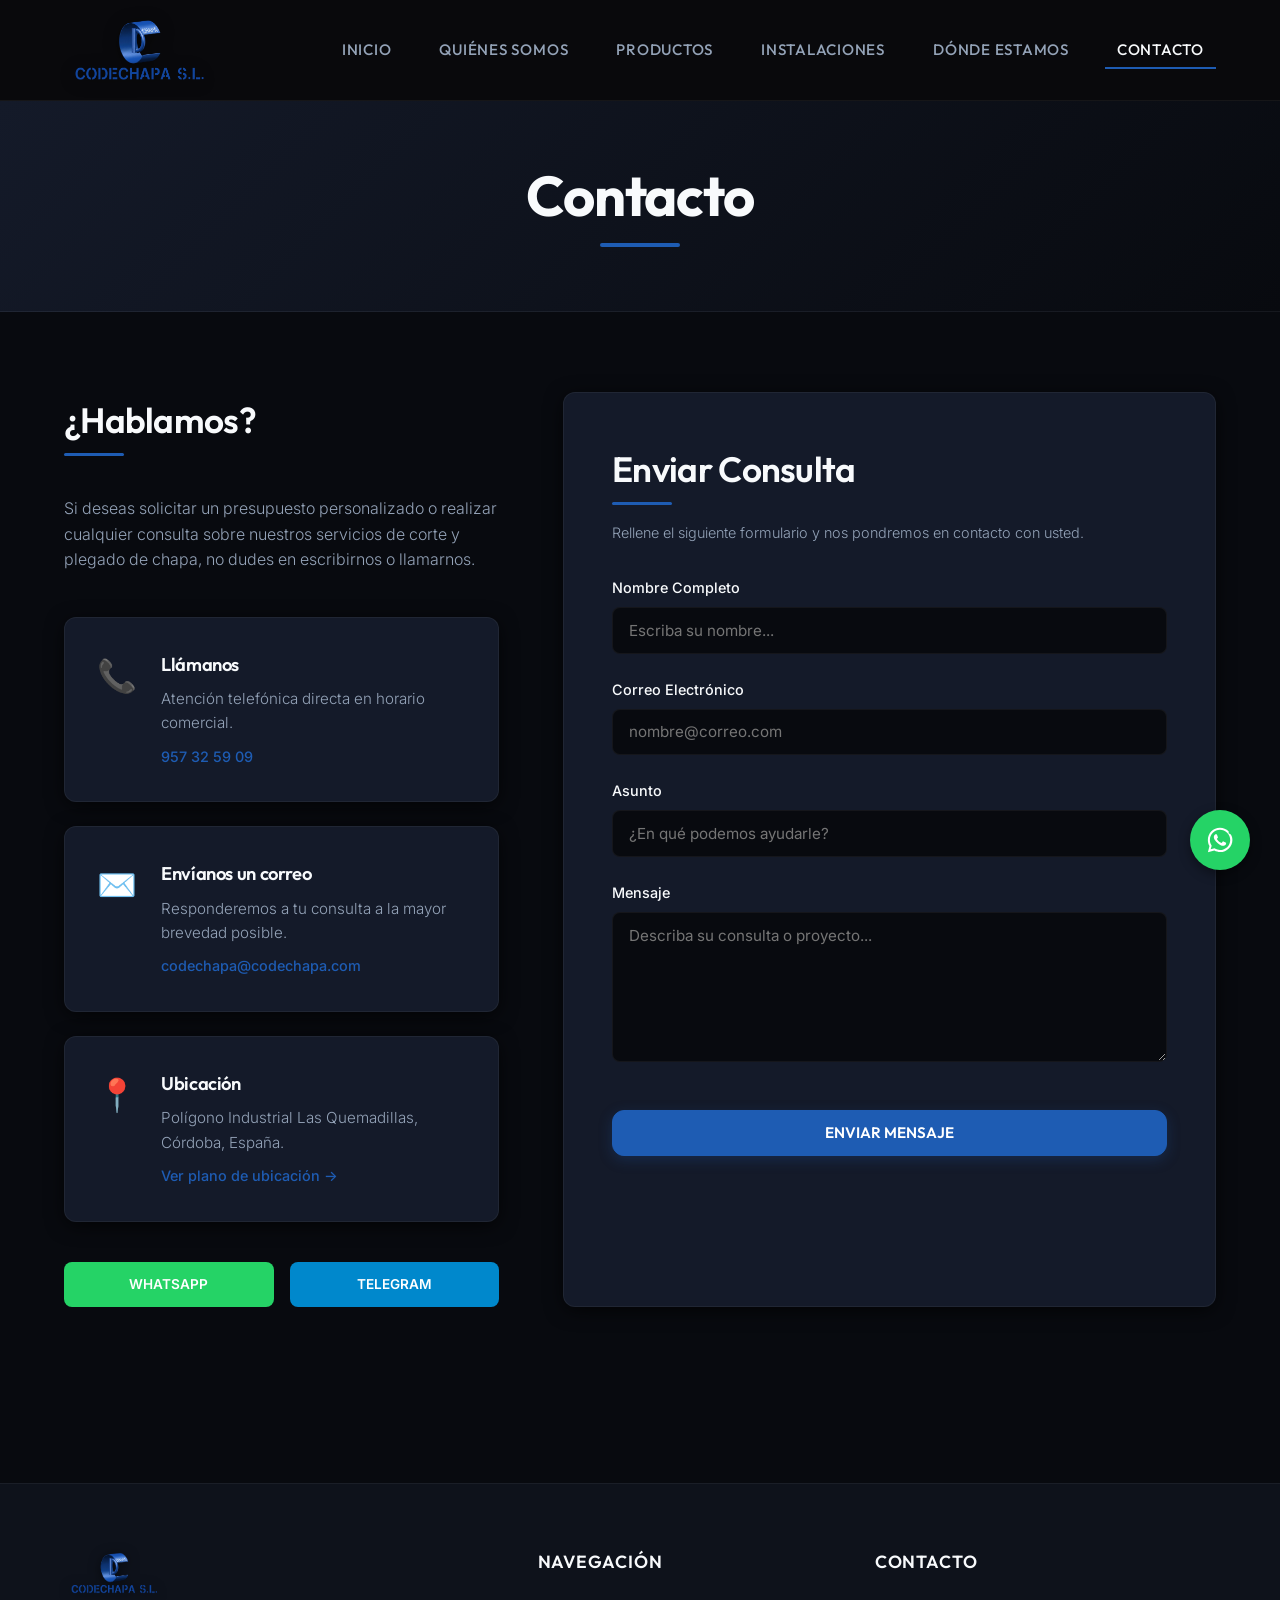
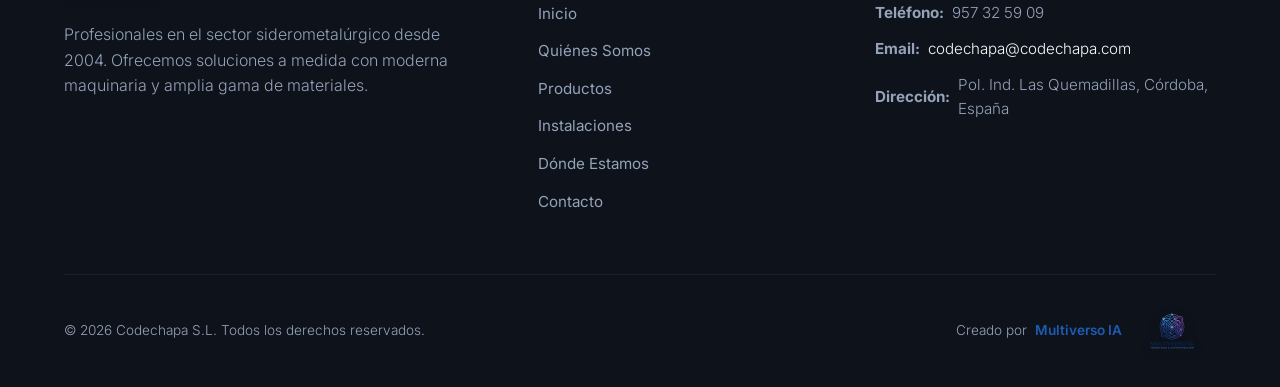
==== Contacto.html @ 73afd5cc "Modernizacion de la web de Codechapa - Multiverso IA" ====
<!DOCTYPE html>
<html lang="es">
<head>
    <meta charset="UTF-8">
    <meta name="viewport" content="width=device-width, initial-scale=1.0">
    <title>Contacto - Codechapa S.L.</title>
    <link rel="stylesheet" href="assets/s.css">
</head>
<body>

    <!-- Cabecera -->
    <header class="site-header">
        <div class="header-container">
            <a href="index.html" class="logo-link">
                <img class="logo-img-banner" src="images/logomejorado_transparent.png" alt="Codechapa S.L. Logo">
            </a>
            <button class="nav-toggle" aria-label="Toggle navigation">
                <span></span>
                <span></span>
                <span></span>
            </button>
            <ul class="nav-menu">
                <li><a href="index.html" class="nav-link">Inicio</a></li>
                <li><a href="quienes%20somos.html" class="nav-link">Quiénes Somos</a></li>
                <li><a href="Productos.html" class="nav-link">Productos</a></li>
                <li><a href="Instalaciones.html" class="nav-link">Instalaciones</a></li>
                <li><a href="Donde%20estamos.html" class="nav-link">Dónde Estamos</a></li>
                <li><a href="Contacto.html" class="nav-link active">Contacto</a></li>
            </ul>
        </div>
    </header>

    <!-- Banner de Página -->
    <section class="page-header">
        <div class="container">
            <h1>Contacto</h1>
        </div>
    </section>

    <!-- Formulario e información -->
    <section class="content-section">
        <div class="container contact-grid">
            
            <!-- Info Cards -->
            <div class="contact-info-cards">
                <h2>¿Hablamos?</h2>
                <p>Si deseas solicitar un presupuesto personalizado o realizar cualquier consulta sobre nuestros servicios de corte y plegado de chapa, no dudes en escribirnos o llamarnos.</p>
                
                <div class="contact-card">
                    <div class="contact-icon">📞</div>
                    <div class="contact-details">
                        <h3>Llámanos</h3>
                        <p>Atención telefónica directa en horario comercial.</p>
                        <a href="tel:+34957325909" class="contact-link">957 32 59 09</a>
                    </div>
                </div>

                <div class="contact-card">
                    <div class="contact-icon">✉️</div>
                    <div class="contact-details">
                        <h3>Envíanos un correo</h3>
                        <p>Responderemos a tu consulta a la mayor brevedad posible.</p>
                        <a href="mailto:codechapa@codechapa.com?subject=Correo%20desde%20la%20web%20Codechapa" class="contact-link">codechapa@codechapa.com</a>
                    </div>
                </div>

                <div class="contact-card">
                    <div class="contact-icon">📍</div>
                    <div class="contact-details">
                        <h3>Ubicación</h3>
                        <p>Polígono Industrial Las Quemadillas, Córdoba, España.</p>
                        <a href="Donde%20estamos.html" class="contact-link">Ver plano de ubicación &rarr;</a>
                    </div>
                </div>

                <div class="social-buttons">
                    <a href="https://wa.me/34957325909" class="social-btn whatsapp-btn" target="_blank">
                        <span>WhatsApp</span>
                    </a>
                    <a href="https://t.me/codechapa" class="social-btn telegram-btn" target="_blank">
                        <span>Telegram</span>
                    </a>
                </div>
            </div>

            <!-- Form Wrapper -->
            <div class="contact-form-wrapper">
                <h2>Enviar Consulta</h2>
                <p style="font-size: 0.9rem; color: var(--text-secondary); margin-bottom: 2rem;">Rellene el siguiente formulario y nos pondremos en contacto con usted.</p>
                
                <form id="contactForm">
                    <!-- Anti-spam Honeypot -->
                    <input type="text" name="_honey" style="display:none">
                    
                    <!-- Subject customization -->
                    <input type="hidden" name="_subject" value="Nuevo mensaje desde la Web de Codechapa">
                    <div class="form-group">
                        <label for="name">Nombre Completo</label>
                        <input type="text" id="name" class="form-control" placeholder="Escriba su nombre..." required>
                    </div>
                    <div class="form-group">
                        <label for="email">Correo Electrónico</label>
                        <input type="email" id="email" class="form-control" placeholder="nombre@correo.com" required>
                    </div>
                    <div class="form-group">
                        <label for="subject">Asunto</label>
                        <input type="text" id="subject" class="form-control" placeholder="¿En qué podemos ayudarle?" required>
                    </div>
                    <div class="form-group">
                        <label for="message">Mensaje</label>
                        <textarea id="message" class="form-control" placeholder="Describa su consulta o proyecto..." required></textarea>
                    </div>
                    
                    <button type="submit" class="btn btn-primary" style="width: 100%; margin-top: 1rem;">Enviar Mensaje</button>
                    
                    <div id="formStatus" class="form-status"></div>
                </form>
            </div>
            
        </div>
    </section>

    <!-- Pie de página -->
    <footer class="site-footer">
        <div class="container">
            <div class="footer-grid">
                <div class="footer-col">
                    <img src="images/logomejorado_transparent.png" alt="Codechapa S.L." style="height: 50px; margin-bottom: 1rem; filter: drop-shadow(0 2px 6px rgba(0,0,0,0.5));">
                    <p>Profesionales en el sector siderometalúrgico desde 2004. Ofrecemos soluciones a medida con moderna maquinaria y amplia gama de materiales.</p>
                </div>
                <div class="footer-col">
                    <h4>Navegación</h4>
                    <ul class="footer-links">
                        <li><a href="index.html">Inicio</a></li>
                        <li><a href="quienes%20somos.html">Quiénes Somos</a></li>
                        <li><a href="Productos.html">Productos</a></li>
                        <li><a href="Instalaciones.html">Instalaciones</a></li>
                        <li><a href="Donde%20estamos.html">Dónde Estamos</a></li>
                        <li><a href="Contacto.html">Contacto</a></li>
                    </ul>
                </div>
                <div class="footer-col">
                    <h4>Contacto</h4>
                    <div class="footer-contact-info">
                        <p><strong>Teléfono:</strong> 957 32 59 09</p>
                        <p><strong>Email:</strong> <a href="mailto:codechapa@codechapa.com">codechapa@codechapa.com</a></p>
                        <p><strong>Dirección:</strong> Pol. Ind. Las Quemadillas, Córdoba, España</p>
                    </div>
                </div>
            </div>
            <div class="footer-bottom">
                <p>&copy; 2026 Codechapa S.L. Todos los derechos reservados.</p>
                                <p style="display: flex; align-items: center; gap: 0.5rem; justify-content: center; flex-wrap: wrap;">
                    Creado por 
                    <a href="https://www.multiversoia.com" target="_blank" rel="noopener noreferrer" style="color: var(--accent); font-weight: 600; display: inline-flex; align-items: center; gap: 0.35rem; text-decoration: none; transition: var(--transition);">
                        Multiverso IA
                        <img src="images/multiverso_logo.png" alt="Multiverso IA" style="height: 48px; width: auto; vertical-align: middle; filter: drop-shadow(0 2px 6px rgba(0,0,0,0.4));">
                    </a>
                </p>
            </div>
        </div>
    </footer>

    <!-- Scripts comunes -->
    <script>
        const navToggle = document.querySelector('.nav-toggle');
        const navMenu = document.querySelector('.nav-menu');
        if (navToggle && navMenu) {
            navToggle.addEventListener('click', () => {
                navToggle.classList.toggle('active');
                navMenu.classList.toggle('active');
            });
        }

        // Integración con FormSubmit vía AJAX
        const contactForm = document.getElementById('contactForm');
        const formStatus = document.getElementById('formStatus');

        if (contactForm && formStatus) {
            contactForm.addEventListener('submit', (e) => {
                e.preventDefault();
                
                // Efecto de carga
                const submitBtn = contactForm.querySelector('button[type="submit"]');
                const origText = submitBtn.textContent;
                submitBtn.textContent = 'Enviando...';
                submitBtn.disabled = true;
                formStatus.style.display = 'none';

                // Recopilar datos del formulario
                const formData = {
                    name: document.getElementById('name').value,
                    email: document.getElementById('email').value,
                    subject: document.getElementById('subject').value,
                    message: document.getElementById('message').value,
                    _subject: contactForm.querySelector('input[name="_subject"]').value,
                    _honey: contactForm.querySelector('input[name="_honey"]').value
                };

                fetch('https://formsubmit.co/ajax/codechapa@codechapa.com', {
                    method: 'POST',
                    headers: {
                        'Content-Type': 'application/json',
                        'Accept': 'application/json'
                    },
                    body: JSON.stringify(formData)
                })
                .then(response => response.json())
                .then(data => {
                    submitBtn.textContent = origText;
                    submitBtn.disabled = false;
                    
                    if (data.success === 'true' || data.success === true) {
                        formStatus.textContent = '¡Muchas gracias! Su consulta ha sido enviada con éxito. Nos pondremos en contacto a la mayor brevedad.';
                        formStatus.className = 'form-status success';
                        formStatus.style.display = 'block';
                        contactForm.reset();
                    } else {
                        formStatus.textContent = 'Hubo un problema al enviar su mensaje. Por favor, inténtelo de nuevo o escríbanos directamente por correo.';
                        formStatus.className = 'form-status error';
                        formStatus.style.display = 'block';
                    }
                })
                .catch(error => {
                    submitBtn.textContent = origText;
                    submitBtn.disabled = false;
                    formStatus.textContent = 'Error de conexión. Por favor, verifique su red o envíe un correo directamente a codechapa@codechapa.com.';
                    formStatus.className = 'form-status error';
                    formStatus.style.display = 'block';
                });
            });
        }
    </script>
    <!-- Botón Flotante de WhatsApp -->
    <a href="https://wa.me/34957325909" class="whatsapp-float" target="_blank" rel="noopener noreferrer" aria-label="Chat on WhatsApp">
        <svg xmlns="http://www.w3.org/2000/svg" viewBox="0 0 448 512" width="28" height="28" fill="currentColor">
            <path d="M380.9 97.1C339 55.1 283.2 32 223.9 32c-122.4 0-222 99.6-222 222 0 39.1 10.2 77.3 29.6 111L3 480l117.7-30.9c32.4 17.7 68.9 27 106.1 27h.1c122.3 0 224.1-99.6 224.1-222 0-59.3-25.2-115-67.1-117zm-157 341.6c-33.2 0-65.7-8.9-94-25.7l-6.7-4-69.8 18.3L72 359.2l-4.4-7c-18.5-29.4-28.2-63.3-28.2-98.2 0-101.7 82.8-184.5 184.6-184.5 49.3 0 95.6 19.2 130.4 54.1 34.8 34.9 56.2 81.2 56.1 130.5 0 101.8-84.9 184.6-186.6 184.6zm101.2-138.2c-5.5-2.8-32.8-16.2-37.9-18-5.1-1.9-8.8-2.8-12.5 2.8-3.7 5.6-14.3 18-17.6 21.8-3.2 3.7-6.5 4.2-12 1.4-32.6-16.3-54-29.1-75.5-66-5.7-9.8 5.7-9.1 16.3-30.3 1.8-3.7 .9-6.9-.5-9.7-1.4-2.8-12.5-30.1-17.1-41.2-4.5-10.8-9.1-9.3-12.5-9.5-3.2-.2-6.9-.2-10.6-.2-3.7 0-9.7 1.4-14.8 6.9-5.1 5.6-19.4 19-19.4 46.3 0 27.3 19.9 53.7 22.6 57.4 2.8 3.7 39.1 59.7 94.8 83.8 35.2 15.2 49 16.5 66.6 13.9 10.7-1.6 32.8-13.4 37.4-26.4 4.6-13 4.6-24.1 3.2-26.4-1.3-2.5-5-3.9-10.5-6.6z"/>
        </svg>
    </a>

</body>
</html>
---- assets/s.css ----
@import url('https://fonts.googleapis.com/css2?family=Inter:wght@300;400;500;600&family=Montserrat:wght@400;600;700&family=Outfit:wght@300;400;500;600;700&display=swap');

:root {
    --bg-primary: #080a0f; /* Darker Slate Black background */
    --bg-secondary: #0e121b; /* Dark Slate footer background */
    --bg-card: #141a29; /* Card background */
    --border-color: rgba(255, 255, 255, 0.05);
    --border-highlight: rgba(16, 64, 152, 0.25); /* matching logo royal blue */
    --text-primary: #f8fafc;
    --text-secondary: #94a3b8;
    --accent: #1e5cb3; /* Royal blue brand accent */
    --accent-hover: #3b82f6; /* Bright hover blue */
    --accent-glow: rgba(30, 92, 179, 0.25);
    --font-heading: 'Outfit', 'Montserrat', sans-serif;
    --font-body: 'Inter', sans-serif;
    --transition: all 0.3s cubic-bezier(0.4, 0, 0.2, 1);
    --shadow: 0 4px 20px -2px rgba(0, 0, 0, 0.8);
    --shadow-lg: 0 10px 30px -3px rgba(0, 0, 0, 0.95);
    --border-radius: 12px;
    --max-width: 1200px;
}

* {
    margin: 0;
    padding: 0;
    box-sizing: border-box;
}

body {
    background-color: var(--bg-primary);
    color: var(--text-primary);
    font-family: var(--font-body);
    line-height: 1.6;
    overflow-x: hidden;
    -webkit-font-smoothing: antialiased;
}

/* Typography styles matching old CSS classes but modernizing them */
h1, h2, h3, h4, .heading {
    font-family: var(--font-heading);
    font-weight: 600;
    color: var(--text-primary);
    letter-spacing: -0.02em;
}

h1 {
    font-size: clamp(2rem, 5vw, 3.5rem);
    line-height: 1.1;
    font-weight: 700;
}

h2 {
    font-size: clamp(1.5rem, 3vw, 2.2rem);
    margin-bottom: 1rem;
    position: relative;
    padding-bottom: 0.5rem;
}

h2::after {
    content: '';
    position: absolute;
    bottom: 0;
    left: 0;
    width: 60px;
    height: 3px;
    background-color: var(--accent);
    border-radius: 2px;
}

h3 {
    font-size: 1.25rem;
    margin-bottom: 0.75rem;
}

p, .normal {
    font-size: 1rem;
    color: var(--text-secondary);
    margin-bottom: 1.25rem;
    font-weight: 300;
}

.normalblack {
    color: #111115;
}

a {
    color: var(--text-primary);
    text-decoration: none;
    transition: var(--transition);
}

a:hover {
    color: var(--accent);
}

/* Page Layout Container */
.container {
    max-width: var(--max-width);
    margin: 0 auto;
    padding: 0 1.5rem;
}

/* Unified Navigation Header */
.site-header {
    background-color: rgba(10, 10, 12, 0.85);
    backdrop-filter: blur(12px);
    -webkit-backdrop-filter: blur(12px);
    border-bottom: 1px solid var(--border-color);
    position: sticky;
    top: 0;
    z-index: 1000;
}

.header-container {
    display: flex;
    justify-content: space-between;
    align-items: center;
    height: 100px;
    max-width: var(--max-width);
    margin: 0 auto;
    padding: 0 1.5rem;
    transition: var(--transition);
}

.logo-link {
    display: flex;
    align-items: center;
    gap: 0.75rem;
}

.logo-link {
    display: flex;
    align-items: center;
    max-width: 50%;
}

.logo-img-banner {
    height: 75px;
    width: auto;
    max-width: 100%;
    object-fit: contain;
    filter: drop-shadow(0 2px 8px rgba(0, 0, 0, 0.4));
    transition: var(--transition);
}

@media (max-width: 1200px) {
    .logo-img-banner {
        height: 60px;
    }
}

@media (max-width: 768px) {
    .logo-link {
        max-width: calc(100% - 60px);
    }
    .logo-img-banner {
        height: 50px;
    }
}

.nav-menu {
    display: flex;
    gap: 1.5rem;
    list-style: none;
}

.nav-link {
    font-family: var(--font-heading);
    font-size: 0.95rem;
    font-weight: 500;
    text-transform: uppercase;
    letter-spacing: 0.05em;
    color: var(--text-secondary);
    padding: 0.5rem 0.75rem;
    border-bottom: 2px solid transparent;
    transition: var(--transition);
}

.nav-link:hover, .nav-link.active {
    color: var(--text-primary);
    border-bottom-color: var(--accent);
}

/* Mobile Hamburguer Menu */
.nav-toggle {
    display: none;
    background: none;
    border: none;
    cursor: pointer;
    padding: 0.5rem;
}

.nav-toggle span {
    display: block;
    width: 25px;
    height: 2px;
    background-color: var(--text-primary);
    margin: 5px 0;
    transition: var(--transition);
}

/* Mobile Nav Active states */
.nav-toggle.active span:nth-child(1) {
    transform: rotate(45deg) translate(5px, 5px);
}
.nav-toggle.active span:nth-child(2) {
    opacity: 0;
}
.nav-toggle.active span:nth-child(3) {
    transform: rotate(-45deg) translate(6px, -6px);
}

/* Hero Section */
.hero {
    position: relative;
    padding: 6rem 0;
    background: radial-gradient(circle at 80% 20%, var(--bg-card) 0%, var(--bg-primary) 70%);
    border-bottom: 1px solid var(--border-color);
    overflow: hidden;
}

.hero-grid {
    display: grid;
    grid-template-columns: 1.2fr 0.8fr;
    gap: 4rem;
    align-items: center;
}

.hero-content {
    max-width: 650px;
}

.hero-subtitle {
    color: var(--accent);
    font-family: var(--font-heading);
    font-weight: 600;
    text-transform: uppercase;
    letter-spacing: 0.1em;
    margin-bottom: 1rem;
    display: inline-block;
}

.hero-description {
    font-size: 1.15rem;
    margin-bottom: 2rem;
}

.hero-buttons {
    display: flex;
    gap: 1rem;
    flex-wrap: wrap;
}

.btn {
    display: inline-flex;
    align-items: center;
    justify-content: center;
    padding: 0.8rem 1.8rem;
    font-family: var(--font-heading);
    font-size: 0.95rem;
    font-weight: 600;
    text-transform: uppercase;
    border-radius: var(--border-radius);
    transition: var(--transition);
    cursor: pointer;
}

.btn-primary {
    background-color: var(--accent);
    color: #fff;
    border: 1px solid var(--accent);
    box-shadow: 0 4px 14px var(--accent-glow);
}

.btn-primary:hover {
    background-color: var(--accent-hover);
    border-color: var(--accent-hover);
    transform: translateY(-2px);
    box-shadow: 0 6px 20px var(--accent-glow);
}

.btn-secondary {
    background-color: transparent;
    color: var(--text-primary);
    border: 1px solid var(--border-highlight);
}

.btn-secondary:hover {
    background-color: rgba(255, 255, 255, 0.05);
    border-color: var(--text-primary);
    transform: translateY(-2px);
}

.hero-image-wrapper {
    position: relative;
    display: flex;
    justify-content: center;
}

.hero-image {
    width: 100%;
    max-width: 450px;
    height: auto;
    border-radius: var(--border-radius);
    border: 1px solid var(--border-highlight);
    box-shadow: var(--shadow-lg);
    object-fit: cover;
}

/* Feature grid on index2.html */
.features-section {
    padding: 5rem 0;
}

.section-header {
    text-align: center;
    max-width: 600px;
    margin: 0 auto 3.5rem auto;
}

.section-header h2::after {
    left: 50%;
    transform: translateX(-50%);
}

.section-header p {
    margin-top: 1rem;
}

.features-grid {
    display: grid;
    grid-template-columns: repeat(auto-fit, minmax(280px, 1fr));
    gap: 2rem;
}

.feature-card {
    background-color: var(--bg-card);
    border: 1px solid var(--border-color);
    border-radius: var(--border-radius);
    padding: 2.5rem 2rem;
    transition: var(--transition);
    box-shadow: var(--shadow);
}

.feature-card:hover {
    transform: translateY(-5px);
    border-color: var(--accent);
    box-shadow: var(--shadow-lg);
}

.feature-icon {
    font-size: 2.5rem;
    color: var(--accent);
    margin-bottom: 1.5rem;
}

.feature-card h3 {
    margin-bottom: 1rem;
}

/* Catalog Downloads section */
.catalog-section {
    padding: 5rem 0;
    background-color: var(--bg-secondary);
    border-top: 1px solid var(--border-color);
    border-bottom: 1px solid var(--border-color);
}

.catalog-grid {
    display: grid;
    grid-template-columns: repeat(auto-fit, minmax(240px, 1fr));
    gap: 1.5rem;
}

.catalog-card {
    background-color: var(--bg-primary);
    border: 1px solid var(--border-color);
    border-radius: var(--border-radius);
    padding: 2rem;
    display: flex;
    flex-direction: column;
    align-items: center;
    text-align: center;
    transition: var(--transition);
}

.catalog-card:hover {
    border-color: var(--accent);
    box-shadow: var(--shadow);
}

.pdf-icon {
    width: 64px;
    height: 64px;
    background: rgba(59, 130, 246, 0.1);
    border-radius: 50%;
    display: flex;
    align-items: center;
    justify-content: center;
    color: #3b82f6;
    font-size: 2rem;
    font-weight: 700;
    margin-bottom: 1.5rem;
}

.catalog-card h3 {
    font-size: 1.1rem;
    margin-bottom: 1.5rem;
    flex-grow: 1;
}

/* Page Banner/Hero Header for subpages */
.page-header {
    background: linear-gradient(135deg, var(--bg-card) 0%, var(--bg-primary) 100%);
    border-bottom: 1px solid var(--border-color);
    padding: 4rem 0;
    text-align: center;
}

.page-header h1::after {
    content: '';
    display: block;
    width: 80px;
    height: 4px;
    background-color: var(--accent);
    margin: 1rem auto 0 auto;
    border-radius: 2px;
}

/* Content block styles for subpages */
.content-section {
    padding: 5rem 0;
}

.split-layout {
    display: grid;
    grid-template-columns: 1.2fr 0.8fr;
    gap: 4rem;
    align-items: flex-start;
}

/* Product catalog page styles */
.products-section {
    padding: 5rem 0;
}

.products-grid {
    display: flex;
    flex-direction: column;
    gap: 4rem;
}

.product-row {
    display: grid;
    grid-template-columns: 1fr 1fr;
    gap: 3.5rem;
    align-items: center;
    background-color: var(--bg-card);
    border: 1px solid var(--border-color);
    border-radius: var(--border-radius);
    padding: 3rem;
    box-shadow: var(--shadow);
}

.product-row:nth-child(even) {
    direction: rtl;
}

.product-row:nth-child(even) .product-content {
    direction: ltr;
}

.product-row:nth-child(even) .product-gallery {
    direction: ltr;
}

.product-content h3 {
    font-size: 1.8rem;
    color: var(--text-primary);
    margin-bottom: 1rem;
    position: relative;
    padding-bottom: 0.5rem;
}

.product-content h3::after {
    content: '';
    position: absolute;
    bottom: 0;
    left: 0;
    width: 40px;
    height: 2px;
    background-color: var(--accent);
}

.product-content p {
    font-size: 1.05rem;
    margin-bottom: 2rem;
}

.product-gallery {
    display: grid;
    grid-template-columns: 1fr 1fr;
    gap: 1rem;
}

.product-gallery-item {
    position: relative;
    border-radius: 8px;
    overflow: hidden;
    border: 1px solid var(--border-color);
    box-shadow: var(--shadow);
    cursor: pointer;
    aspect-ratio: 4/3;
}

.product-gallery-item img {
    width: 100%;
    height: 100%;
    object-fit: cover;
    transition: var(--transition);
}

.product-gallery-item:hover img {
    transform: scale(1.08);
}

.gallery-overlay {
    position: absolute;
    inset: 0;
    background-color: rgba(0, 0, 0, 0.4);
    opacity: 0;
    display: flex;
    align-items: center;
    justify-content: center;
    transition: var(--transition);
}

.product-gallery-item:hover .gallery-overlay {
    opacity: 1;
}

.gallery-overlay span {
    background-color: rgba(0, 0, 0, 0.7);
    color: var(--text-primary);
    padding: 0.5rem 1rem;
    border-radius: 20px;
    font-size: 0.85rem;
    font-weight: 500;
    border: 1px solid rgba(255,255,255,0.2);
}

.product-gallery-item.span-2 {
    grid-column: span 2;
    aspect-ratio: 16/9;
}

/* Installations Page Gallery */
.gallery-grid {
    display: grid;
    grid-template-columns: repeat(auto-fit, minmax(320px, 1fr));
    gap: 1.5rem;
}

.gallery-card {
    background-color: var(--bg-card);
    border: 1px solid var(--border-color);
    border-radius: var(--border-radius);
    overflow: hidden;
    box-shadow: var(--shadow);
}

.gallery-card-img {
    width: 100%;
    height: 240px;
    object-fit: cover;
    border-bottom: 1px solid var(--border-color);
    cursor: pointer;
    transition: var(--transition);
}

.gallery-card-img:hover {
    opacity: 0.9;
}

.gallery-card-content {
    padding: 1.5rem;
}

.gallery-card-content h3 {
    font-size: 1.15rem;
    margin-bottom: 0.5rem;
}

.gallery-card-content p {
    font-size: 0.9rem;
    margin-bottom: 0;
}

/* Maps and contact details layout */
.map-container {
    width: 100%;
    height: 450px;
    border-radius: var(--border-radius);
    border: 1px solid var(--border-highlight);
    box-shadow: var(--shadow-lg);
    overflow: hidden;
    margin-bottom: 2rem;
}

.map-container iframe {
    width: 100%;
    height: 100%;
    border: 0;
}

.map-split {
    display: grid;
    grid-template-columns: 1.2fr 0.8fr;
    gap: 3rem;
    align-items: flex-start;
}

.static-map-wrapper {
    background-color: var(--bg-card);
    border: 1px solid var(--border-color);
    border-radius: var(--border-radius);
    padding: 1.5rem;
    box-shadow: var(--shadow);
    text-align: center;
}

.static-map-img {
    width: 100%;
    height: auto;
    border-radius: 8px;
    border: 1px solid var(--border-color);
    margin-top: 1rem;
}

/* Contact Cards and Forms */
.contact-grid {
    display: grid;
    grid-template-columns: 0.8fr 1.2fr;
    gap: 4rem;
}

.contact-info-cards {
    display: flex;
    flex-direction: column;
    gap: 1.5rem;
}

.contact-card {
    background-color: var(--bg-card);
    border: 1px solid var(--border-color);
    border-radius: var(--border-radius);
    padding: 2rem;
    display: flex;
    align-items: flex-start;
    gap: 1.5rem;
    box-shadow: var(--shadow);
    transition: var(--transition);
}

.contact-card:hover {
    border-color: var(--accent);
}

.contact-icon {
    font-size: 2rem;
    color: var(--accent);
    flex-shrink: 0;
}

.contact-details h3 {
    font-size: 1.15rem;
    margin-bottom: 0.5rem;
}

.contact-details p {
    margin-bottom: 0.5rem;
    font-size: 0.95rem;
}

.contact-link {
    display: inline-flex;
    align-items: center;
    color: var(--accent);
    font-weight: 500;
    font-size: 0.9rem;
    gap: 0.25rem;
}

.contact-link:hover {
    text-decoration: underline;
    color: var(--accent-hover);
}

.social-buttons {
    display: flex;
    gap: 1rem;
    margin-top: 1rem;
}

.social-btn {
    flex: 1;
    display: flex;
    align-items: center;
    justify-content: center;
    gap: 0.5rem;
    padding: 0.75rem 1rem;
    border-radius: 8px;
    font-weight: 600;
    font-size: 0.85rem;
    text-transform: uppercase;
    transition: var(--transition);
    color: #fff;
}

.whatsapp-btn {
    background-color: #25d366;
}
.whatsapp-btn:hover {
    background-color: #128c7e;
    transform: translateY(-2px);
}

.telegram-btn {
    background-color: #0088cc;
}
.telegram-btn:hover {
    background-color: #006699;
    transform: translateY(-2px);
}

/* Forms */
.contact-form-wrapper {
    background-color: var(--bg-card);
    border: 1px solid var(--border-color);
    border-radius: var(--border-radius);
    padding: 3rem;
    box-shadow: var(--shadow);
}

.form-group {
    margin-bottom: 1.5rem;
}

.form-group label {
    display: block;
    font-size: 0.9rem;
    color: var(--text-primary);
    margin-bottom: 0.5rem;
    font-weight: 500;
}

.form-control {
    width: 100%;
    background-color: var(--bg-primary);
    border: 1px solid var(--border-color);
    border-radius: 8px;
    padding: 0.8rem 1rem;
    color: var(--text-primary);
    font-family: var(--font-body);
    font-size: 0.95rem;
    transition: var(--transition);
}

.form-control:focus {
    outline: none;
    border-color: var(--accent);
    box-shadow: 0 0 0 3px var(--accent-glow);
}

textarea.form-control {
    min-height: 150px;
    resize: vertical;
}

.form-status {
    margin-top: 1rem;
    padding: 1rem;
    border-radius: 8px;
    font-size: 0.9rem;
    display: none;
}

.form-status.success {
    display: block;
    background-color: rgba(34, 197, 94, 0.1);
    border: 1px solid rgba(34, 197, 94, 0.3);
    color: #4ade80;
}

.form-status.error {
    display: block;
    background-color: rgba(239, 68, 68, 0.1);
    border: 1px solid rgba(239, 68, 68, 0.3);
    color: #f87171;
}

/* Lightbox Modal */
.lightbox-modal {
    position: fixed;
    inset: 0;
    background-color: rgba(0, 0, 0, 0.95);
    z-index: 2000;
    display: none;
    align-items: center;
    justify-content: center;
    padding: 2rem;
    opacity: 0;
    transition: opacity 0.3s ease;
}

.lightbox-modal.active {
    display: flex;
    opacity: 1;
}

.lightbox-content {
    position: relative;
    max-width: 90%;
    max-height: 85%;
}

.lightbox-img {
    max-width: 100%;
    max-height: 100%;
    object-fit: contain;
    border-radius: 4px;
    box-shadow: 0 0 40px rgba(0, 0, 0, 0.8);
    border: 1px solid rgba(255,255,255,0.1);
}

.lightbox-close {
    position: absolute;
    top: -40px;
    right: 0;
    background: none;
    border: none;
    color: var(--text-primary);
    font-size: 2rem;
    cursor: pointer;
    transition: var(--transition);
}

.lightbox-close:hover {
    color: var(--accent);
}

/* Site Footer */
.site-footer {
    background-color: var(--bg-secondary);
    border-top: 1px solid var(--border-color);
    padding: 4rem 0 2rem 0;
    margin-top: 6rem;
}

.footer-grid {
    display: grid;
    grid-template-columns: 1.2fr 0.8fr 1fr;
    gap: 4rem;
    margin-bottom: 3rem;
}

.footer-col h4 {
    font-family: var(--font-heading);
    font-size: 1.1rem;
    font-weight: 600;
    text-transform: uppercase;
    letter-spacing: 0.05em;
    margin-bottom: 1.5rem;
    color: var(--text-primary);
}

.footer-links {
    list-style: none;
}

.footer-links li {
    margin-bottom: 0.75rem;
}

.footer-links a {
    color: var(--text-secondary);
    font-size: 0.95rem;
}

.footer-links a:hover {
    color: var(--accent);
    padding-left: 4px;
}

.footer-contact-info p {
    font-size: 0.95rem;
    margin-bottom: 0.75rem;
    display: flex;
    align-items: center;
    gap: 0.5rem;
}

.footer-bottom {
    border-top: 1px solid var(--border-color);
    padding-top: 2rem;
    display: flex;
    justify-content: space-between;
    align-items: center;
    flex-wrap: wrap;
    gap: 1rem;
}

.footer-bottom p {
    font-size: 0.85rem;
    color: var(--text-secondary);
    margin-bottom: 0;
}

/* Splash Screen (index.html) Styles */
.splash-wrapper {
    height: 100vh;
    display: flex;
    align-items: center;
    justify-content: center;
    background: radial-gradient(circle at center, #181822 0%, #050507 100%);
    padding: 2rem;
}

.splash-card {
    background-color: rgba(24, 24, 34, 0.75);
    border: 1px solid var(--border-highlight);
    border-radius: 20px;
    padding: 3.5rem 2.5rem;
    text-align: center;
    max-width: 600px;
    backdrop-filter: blur(20px);
    -webkit-backdrop-filter: blur(20px);
    box-shadow: var(--shadow-lg);
    animation: fadeInScale 0.8s cubic-bezier(0.16, 1, 0.3, 1) forwards;
}

@keyframes fadeInScale {
    from {
        opacity: 0;
        transform: scale(0.95) translateY(10px);
    }
    to {
        opacity: 1;
        transform: scale(1) translateY(0);
    }
}

.splash-img-container {
    margin-bottom: 2rem;
    border-radius: var(--border-radius);
    overflow: hidden;
    border: 1px solid var(--border-color);
    box-shadow: var(--shadow);
}

.splash-img {
    max-width: 100%;
    height: auto;
    display: block;
}

.splash-card h1 {
    font-size: 2.2rem;
    margin-bottom: 0.75rem;
}

.splash-card p {
    font-size: 1.05rem;
    margin-bottom: 2rem;
}

/* Responsive Breakpoints */
@media (max-width: 992px) {
    .hero-grid, .split-layout, .map-split, .contact-grid {
        grid-template-columns: 1fr;
        gap: 3rem;
    }
    
    .hero-image-wrapper {
        order: -1;
    }
    
    .footer-grid {
        grid-template-columns: 1fr 1fr;
    }
}

@media (max-width: 768px) {
    .header-container {
        height: 75px;
    }
    
    .nav-toggle {
        display: block;
    }
    
    .nav-menu {
        position: fixed;
        top: 75px;
        left: 0;
        width: 100%;
        height: calc(100vh - 75px);
        background-color: var(--bg-primary);
        flex-direction: column;
        align-items: center;
        padding-top: 3rem;
        gap: 2rem;
        transform: translateX(-100%);
        transition: transform 0.4s cubic-bezier(0.16, 1, 0.3, 1);
        border-top: 1px solid var(--border-color);
    }
    
    .nav-menu.active {
        transform: translateX(0);
    }
    
    .nav-link {
        font-size: 1.2rem;
    }
    
    .footer-grid {
        grid-template-columns: 1fr;
        gap: 2rem;
    }
    
    .product-row {
        grid-template-columns: 1fr;
        padding: 2rem;
        gap: 2rem;
    }
    
    .product-row:nth-child(even) {
        direction: ltr;
    }
    
    .contact-form-wrapper {
        padding: 2rem 1.5rem;
    }
}


/* Boton Flotante de WhatsApp */
.whatsapp-float {
    position: fixed;
    bottom: 30px;
    right: 30px;
    background-color: #25d366;
    color: white;
    border-radius: 50%;
    width: 60px;
    height: 60px;
    display: flex;
    align-items: center;
    justify-content: center;
    box-shadow: 0 4px 12px rgba(0, 0, 0, 0.4);
    z-index: 9999;
    transition: all 0.3s ease;
    animation: pulseWhatsapp 2s infinite;
}

.whatsapp-float:hover {
    background-color: #128c7e;
    transform: scale(1.1);
    box-shadow: 0 6px 16px rgba(0, 0, 0, 0.5);
    color: white;
}

@keyframes pulseWhatsapp {
    0% {
        box-shadow: 0 0 0 0 rgba(37, 211, 102, 0.5);
    }
    70% {
        box-shadow: 0 0 0 15px rgba(37, 211, 102, 0);
    }
    100% {
        box-shadow: 0 0 0 0 rgba(37, 211, 102, 0);
    }
}

@media (max-width: 768px) {
    .whatsapp-float {
        bottom: 20px;
        right: 20px;
        width: 52px;
        height: 52px;
    }
    .whatsapp-float svg {
        width: 26px;
        height: 26px;
    }
}

/* Hero Background Video */
.hero-video-container {
    position: absolute;
    top: 1rem;
    bottom: 1rem;
    left: 50%;
    width: calc(100% - 3rem);
    max-width: var(--max-width);
    transform: translateX(-50%);
    border-radius: 20px;
    overflow: hidden;
    border: 1px solid var(--border-color);
    box-shadow: var(--shadow-lg);
    z-index: 1;
}

.hero-video-bg {
    position: absolute;
    top: 50%;
    left: 50%;
    width: 100%;
    height: 100%;
    z-index: 1;
    transform: translate(-50%, -50%) scale(1.12);
    object-fit: contain;
    pointer-events: none;
}

.hero-overlay {
    position: absolute;
    inset: 0;
    background: linear-gradient(90deg, rgba(8, 10, 15, 0.96) 0%, rgba(8, 10, 15, 0.85) 50%, rgba(8, 10, 15, 0.4) 100%);
    z-index: 2;
}

.hero-grid {
    position: relative;
    z-index: 3;
}
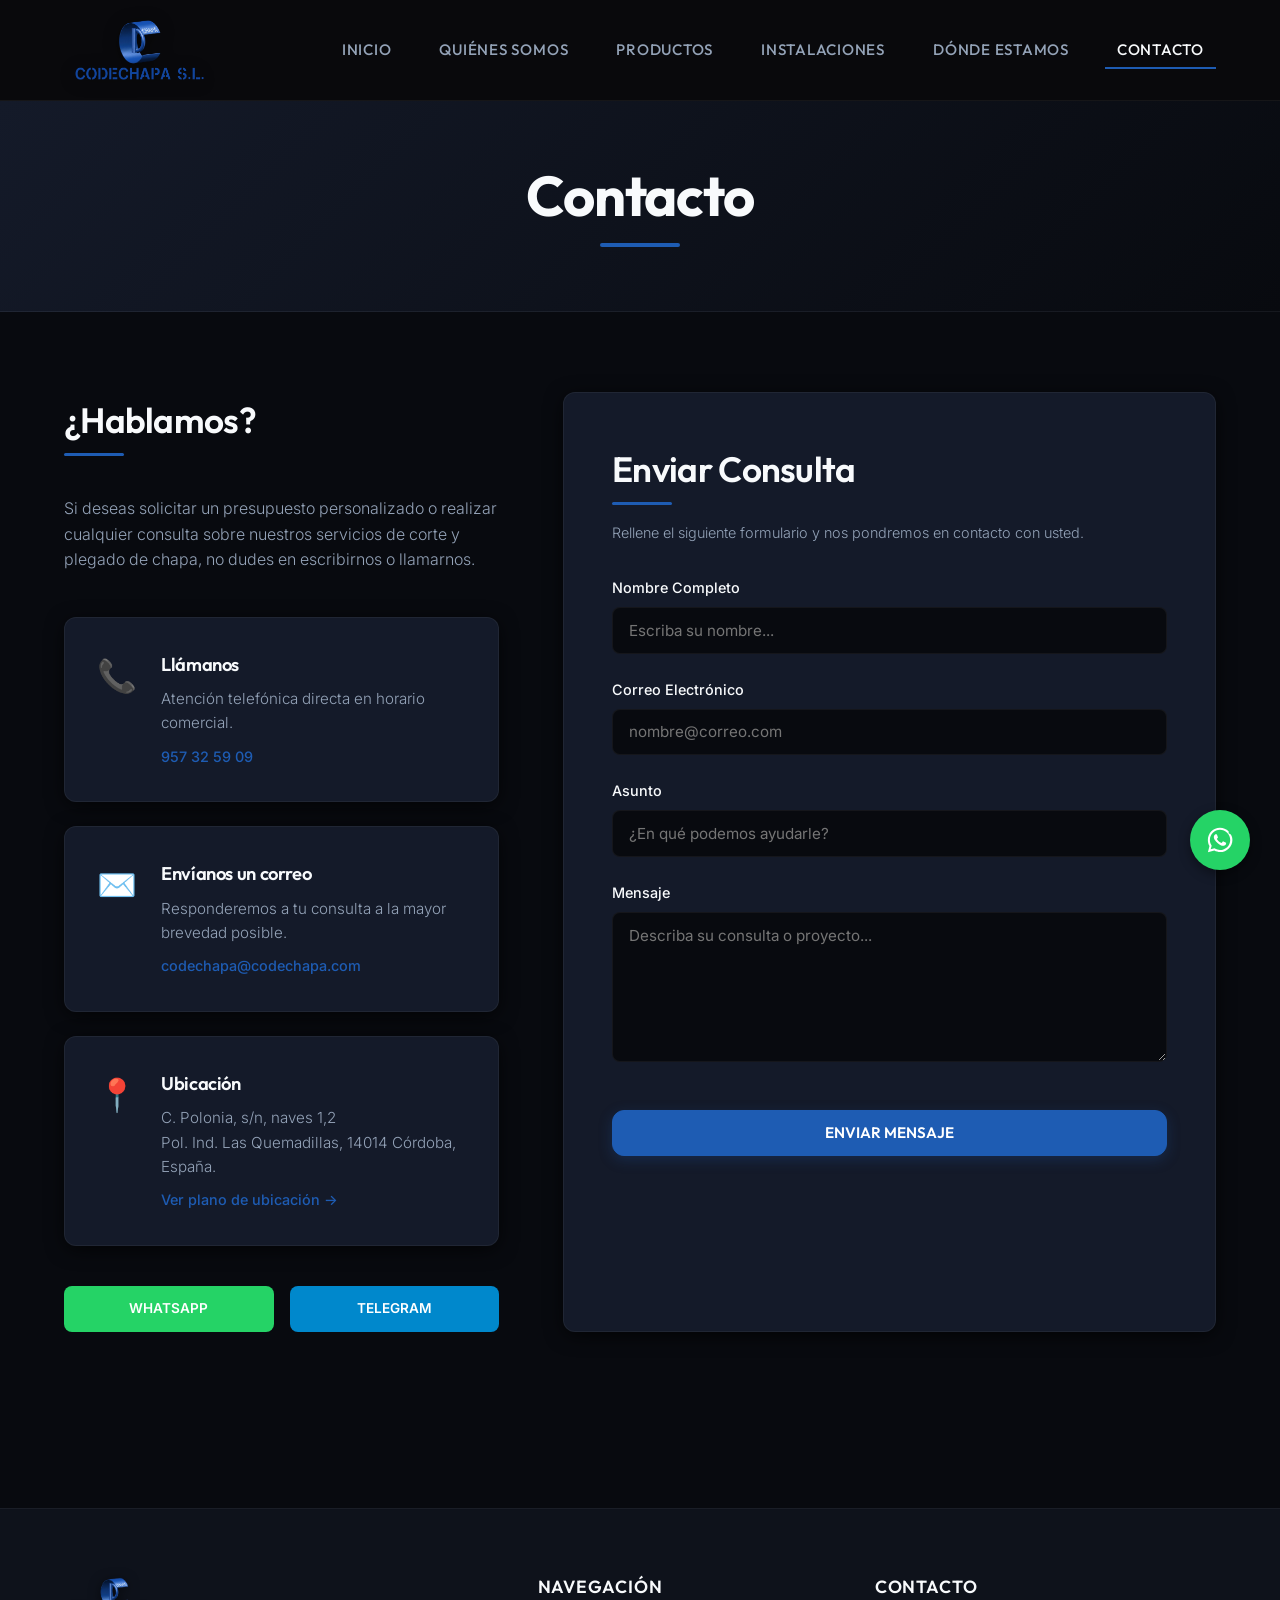
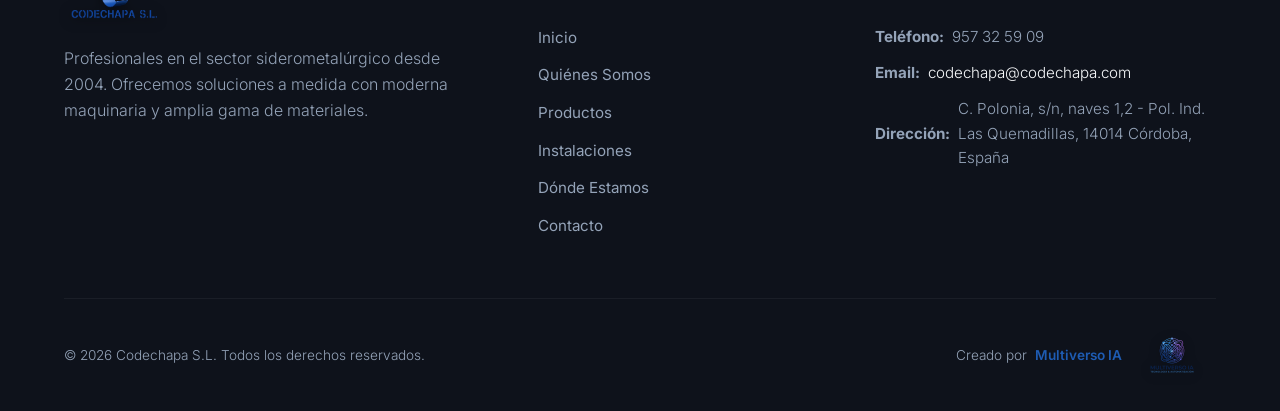
==== commit df0b6a3b: "Actualizar direccion, agregar nuevas secciones, cambiar iconos PDF por libros y añadir imagen/video " ====
--- a/Contacto.html
+++ b/Contacto.html
@@ -68,7 +68,7 @@
                     <div class="contact-icon">📍</div>
                     <div class="contact-details">
                         <h3>Ubicación</h3>
-                        <p>Polígono Industrial Las Quemadillas, Córdoba, España.</p>
+                        <p>C. Polonia, s/n, naves 1,2<br>Pol. Ind. Las Quemadillas, 14014 Córdoba, España.</p>
                         <a href="Donde%20estamos.html" class="contact-link">Ver plano de ubicación &rarr;</a>
                     </div>
                 </div>
@@ -144,7 +144,7 @@
                     <div class="footer-contact-info">
                         <p><strong>Teléfono:</strong> 957 32 59 09</p>
                         <p><strong>Email:</strong> <a href="mailto:codechapa@codechapa.com">codechapa@codechapa.com</a></p>
-                        <p><strong>Dirección:</strong> Pol. Ind. Las Quemadillas, Córdoba, España</p>
+                        <p><strong>Dirección:</strong> C. Polonia, s/n, naves 1,2 - Pol. Ind. Las Quemadillas, 14014 Córdoba, España</p>
                     </div>
                 </div>
             </div>
--- a/assets/s.css
+++ b/assets/s.css
@@ -392,16 +392,25 @@
 .pdf-icon {
     width: 64px;
     height: 64px;
-    background: rgba(59, 130, 246, 0.1);
+    background: rgba(30, 92, 179, 0.1);
+    border: 1px solid rgba(30, 92, 179, 0.2);
     border-radius: 50%;
     display: flex;
     align-items: center;
     justify-content: center;
-    color: #3b82f6;
-    font-size: 2rem;
-    font-weight: 700;
+    color: var(--accent-hover);
     margin-bottom: 1.5rem;
-}
+    transition: var(--transition);
+}
+
+.catalog-card:hover .pdf-icon {
+    background: var(--accent);
+    color: #fff;
+    border-color: var(--accent-hover);
+    box-shadow: 0 0 15px var(--accent-glow);
+    transform: scale(1.05);
+}
+
 
 .catalog-card h3 {
     font-size: 1.1rem;
@@ -1134,3 +1143,132 @@
     position: relative;
     z-index: 3;
 }
+
+/* Services Info Section (Distribución y Asesoramiento) */
+.services-info-section {
+    padding: 5rem 0;
+    background: radial-gradient(circle at 20% 80%, var(--bg-card) 0%, var(--bg-primary) 70%);
+    border-top: 1px solid var(--border-color);
+}
+
+.services-info-grid {
+    display: grid;
+    grid-template-columns: 1fr 1fr;
+    gap: 2.5rem;
+}
+
+@media (max-width: 992px) {
+    .services-info-grid {
+        grid-template-columns: 1fr;
+        gap: 2rem;
+    }
+}
+
+.services-info-section .info-card {
+    background-color: var(--bg-card);
+    border: 1px solid var(--border-color);
+    border-radius: var(--border-radius);
+    padding: 3rem;
+    display: flex;
+    flex-direction: column;
+    gap: 1.5rem;
+    box-shadow: var(--shadow);
+    transition: var(--transition);
+    position: relative;
+    overflow: hidden;
+}
+
+.services-info-section .info-card::before {
+    content: '';
+    position: absolute;
+    top: 0;
+    left: 0;
+    width: 100%;
+    height: 3px;
+    background: linear-gradient(90deg, var(--accent), var(--accent-hover));
+    opacity: 0;
+    transition: var(--transition);
+}
+
+.services-info-section .info-card:hover {
+    transform: translateY(-5px);
+    border-color: var(--border-highlight);
+    box-shadow: var(--shadow-lg);
+}
+
+.services-info-section .info-card:hover::before {
+    opacity: 1;
+}
+
+.info-card-header {
+    display: flex;
+    align-items: center;
+    gap: 1.25rem;
+}
+
+.info-card-icon {
+    display: flex;
+    align-items: center;
+    justify-content: center;
+    width: 64px;
+    height: 64px;
+    background: rgba(30, 92, 179, 0.1);
+    border: 1px solid rgba(30, 92, 179, 0.2);
+    border-radius: 12px;
+    color: var(--accent-hover);
+    flex-shrink: 0;
+    transition: var(--transition);
+}
+
+.services-info-section .info-card:hover .info-card-icon {
+    background: var(--accent);
+    color: #fff;
+    box-shadow: 0 0 15px var(--accent-glow);
+}
+
+.info-card-header h3 {
+    margin-bottom: 0;
+    font-size: 1.5rem;
+    font-weight: 600;
+}
+
+.info-card-body p {
+    font-size: 1.05rem;
+    line-height: 1.7;
+    margin-bottom: 1.5rem;
+}
+
+.materials-list {
+    list-style: none;
+    display: grid;
+    grid-template-columns: repeat(auto-fit, minmax(140px, 1fr));
+    gap: 1rem;
+    margin-top: 1rem;
+    padding: 0;
+}
+
+.materials-list li {
+    display: flex;
+    align-items: center;
+    gap: 0.75rem;
+    font-family: var(--font-heading);
+    font-weight: 500;
+    font-size: 1rem;
+    color: var(--text-primary);
+    background: rgba(255, 255, 255, 0.02);
+    border: 1px solid var(--border-color);
+    padding: 0.75rem 1rem;
+    border-radius: 8px;
+    transition: var(--transition);
+}
+
+.services-info-section .info-card:hover .materials-list li {
+    border-color: rgba(30, 92, 179, 0.15);
+    background: rgba(30, 92, 179, 0.03);
+}
+
+.materials-list li .check-icon {
+    color: var(--accent-hover);
+    flex-shrink: 0;
+}
+
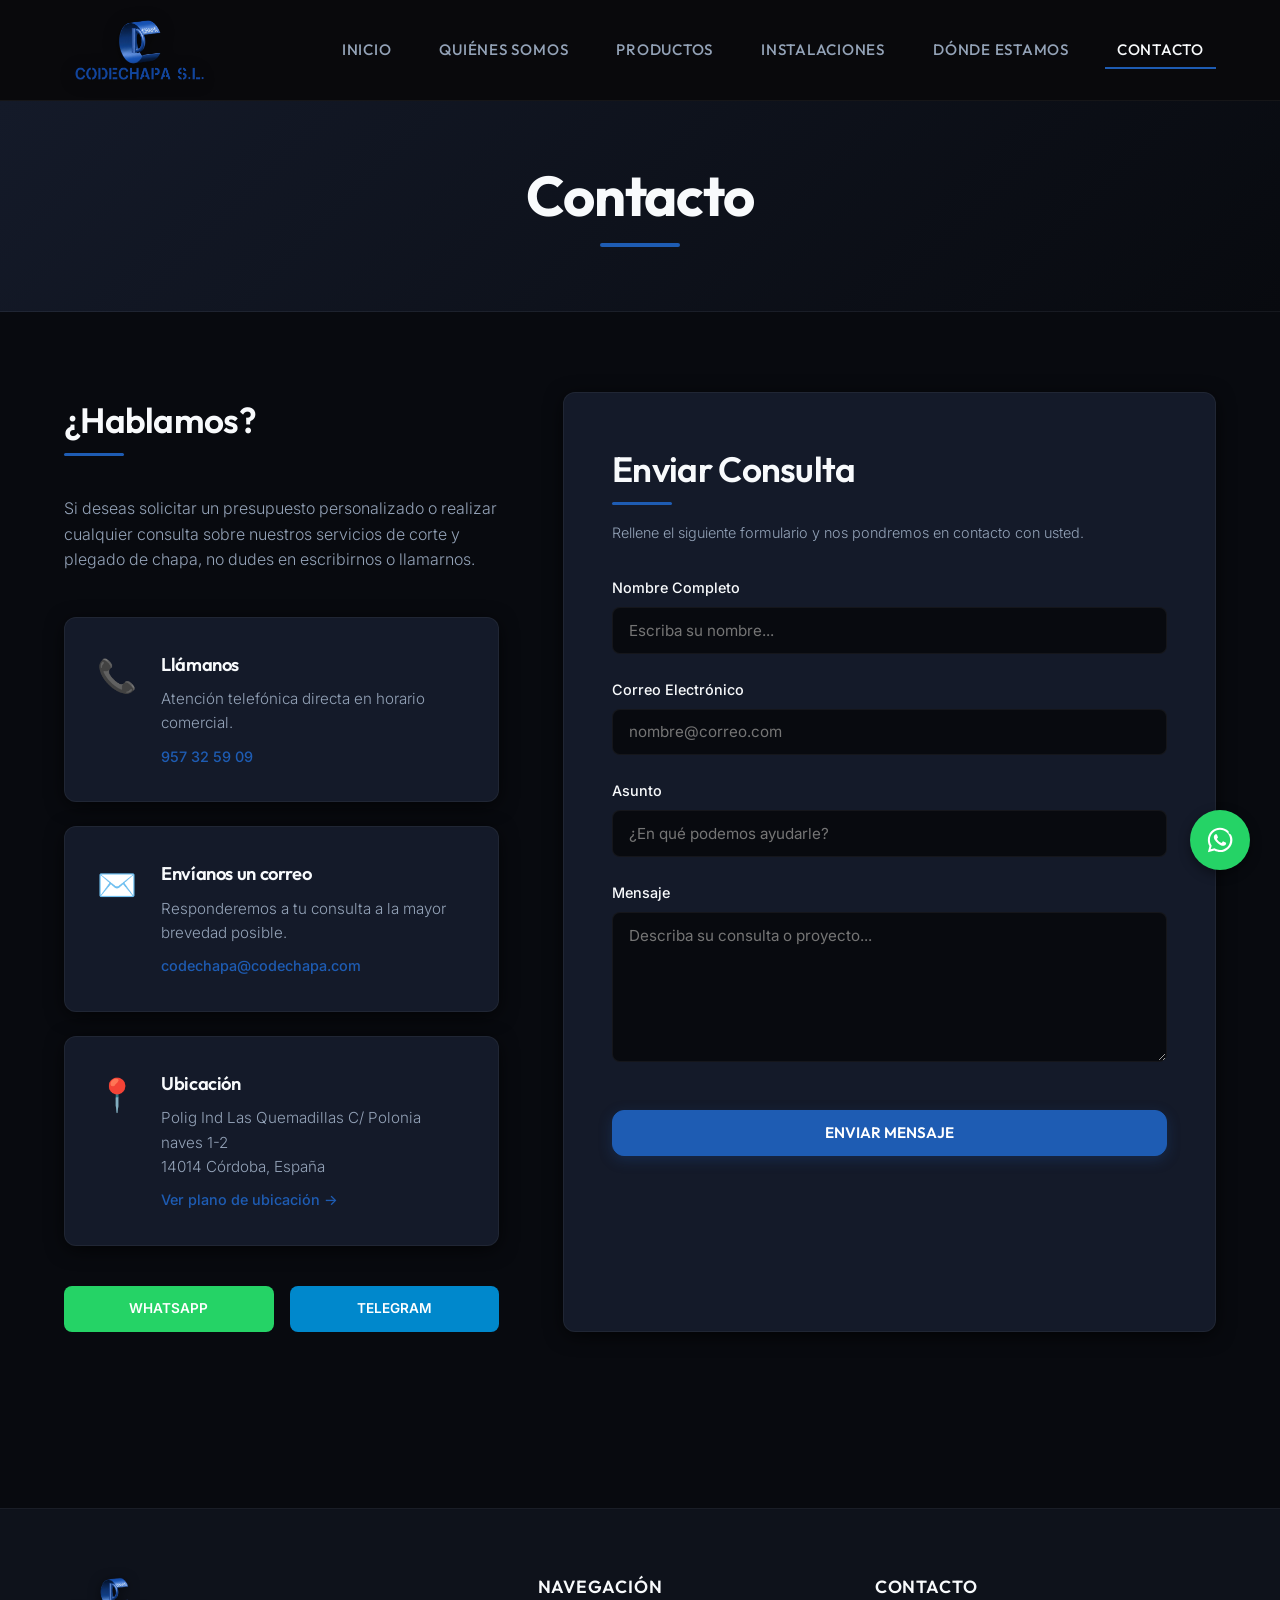
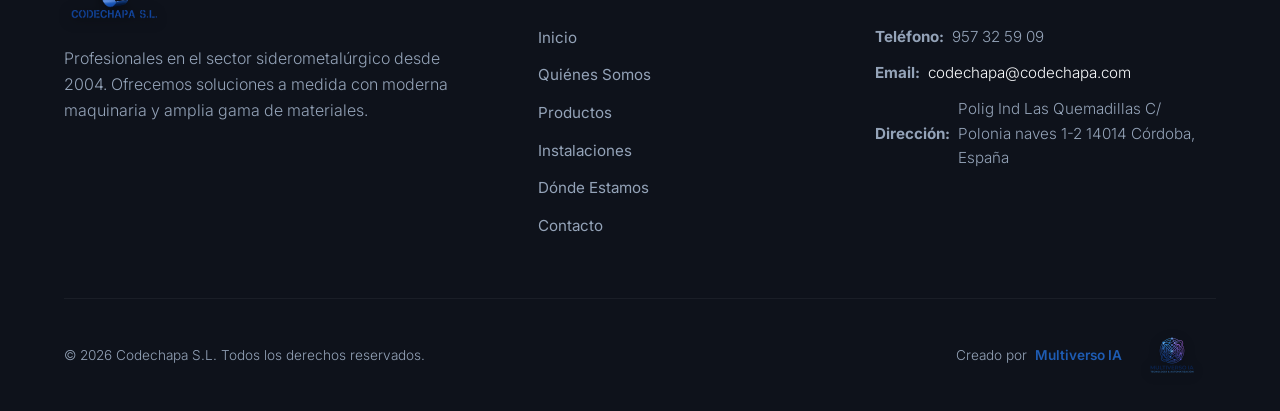
==== commit 8efac39e: "change: actualizar direccion a Polig Ind Las Quemadillas C/ Polonia naves 1-2 14014 Cordoba, Espana" ====
--- a/Contacto.html
+++ b/Contacto.html
@@ -68,7 +68,7 @@
                     <div class="contact-icon">📍</div>
                     <div class="contact-details">
                         <h3>Ubicación</h3>
-                        <p>C. Polonia, s/n, naves 1,2<br>Pol. Ind. Las Quemadillas, 14014 Córdoba, España.</p>
+                        <p>Polig Ind Las Quemadillas C/ Polonia naves 1-2<br>14014 Córdoba, España</p>
                         <a href="Donde%20estamos.html" class="contact-link">Ver plano de ubicación &rarr;</a>
                     </div>
                 </div>
@@ -144,7 +144,7 @@
                     <div class="footer-contact-info">
                         <p><strong>Teléfono:</strong> 957 32 59 09</p>
                         <p><strong>Email:</strong> <a href="mailto:codechapa@codechapa.com">codechapa@codechapa.com</a></p>
-                        <p><strong>Dirección:</strong> C. Polonia, s/n, naves 1,2 - Pol. Ind. Las Quemadillas, 14014 Córdoba, España</p>
+                        <p><strong>Dirección:</strong> Polig Ind Las Quemadillas C/ Polonia naves 1-2 14014 Córdoba, España</p>
                     </div>
                 </div>
             </div>
